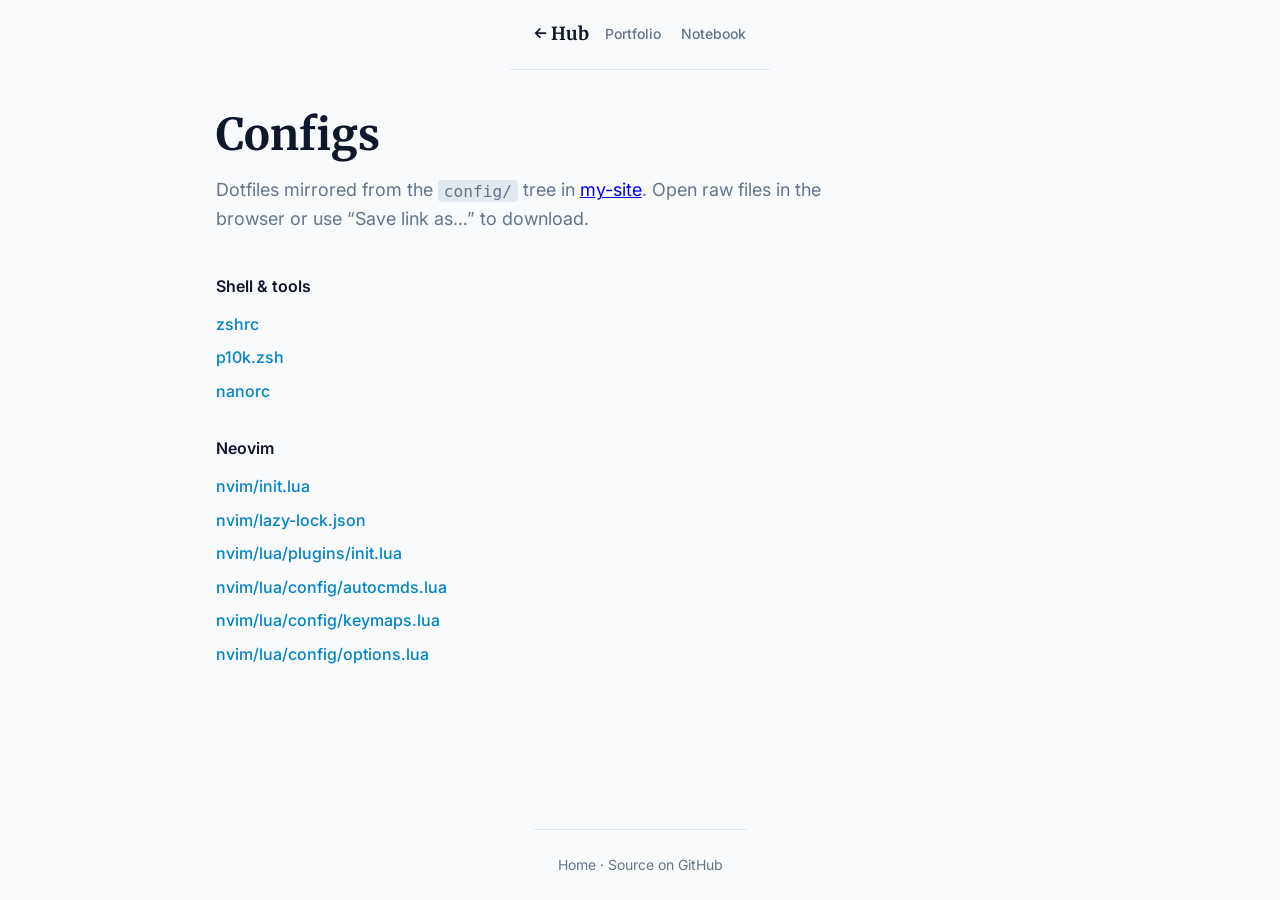
==== hub/configs/index.html @ 8060dc59 "Hub site, Pages workflow, config publish path; bump portfolio and notebook Made-with: Cursor" ====
<!DOCTYPE html>
<html lang="en">
<head>
  <meta charset="UTF-8">
  <meta name="viewport" content="width=device-width, initial-scale=1">
  <title>Configs · dkritarth.com</title>
  <link rel="preconnect" href="https://fonts.googleapis.com">
  <link rel="preconnect" href="https://fonts.gstatic.com" crossorigin>
  <link href="https://fonts.googleapis.com/css2?family=Inter:wght@400;500;600&family=Merriweather:wght@700&display=swap" rel="stylesheet">
  <link rel="stylesheet" href="../hub.css">
</head>
<body>
  <header class="site-header">
    <a href="../" class="logo" style="text-decoration:none;color:inherit">← Hub</a>
    <nav class="nav">
      <a href="https://portfolio.dkritarth.com">Portfolio</a>
      <a href="https://notebook.dkritarth.com">Notebook</a>
    </nav>
  </header>

  <main class="main">
    <h1>Configs</h1>
    <p class="lede">
      Dotfiles mirrored from the <code>config/</code> tree in
      <a href="https://github.com/Kritarth-Dandapat/my-site">my-site</a>. Open raw files in the browser or use “Save link as…” to download.
    </p>

    <section class="file-section">
      <h2>Shell &amp; tools</h2>
      <ul class="file-list">
        <li><a href="zshrc" download>zshrc</a></li>
        <li><a href="p10k.zsh" download>p10k.zsh</a></li>
        <li><a href="nanorc" download>nanorc</a></li>
      </ul>
    </section>

    <section class="file-section">
      <h2>Neovim</h2>
      <ul class="file-list">
        <li><a href="nvim/init.lua" download>nvim/init.lua</a></li>
        <li><a href="nvim/lazy-lock.json" download>nvim/lazy-lock.json</a></li>
        <li><a href="nvim/lua/plugins/init.lua" download>nvim/lua/plugins/init.lua</a></li>
        <li><a href="nvim/lua/config/autocmds.lua" download>nvim/lua/config/autocmds.lua</a></li>
        <li><a href="nvim/lua/config/keymaps.lua" download>nvim/lua/config/keymaps.lua</a></li>
        <li><a href="nvim/lua/config/options.lua" download>nvim/lua/config/options.lua</a></li>
      </ul>
    </section>
  </main>

  <footer class="footer">
    <a href="../">Home</a>
    ·
    <a href="https://github.com/Kritarth-Dandapat/my-site/tree/master/config">Source on GitHub</a>
  </footer>

  <style>
    code { font-size: 0.9em; background: #e2e8f0; padding: 0.1em 0.35em; border-radius: 4px; }
    .file-section { margin-bottom: 2rem; }
    .file-section h2 { font-size: 1rem; font-weight: 600; margin: 0 0 0.75rem; color: #0f172a; }
    .file-list { list-style: none; padding: 0; margin: 0; }
    .file-list li { margin-bottom: 0.5rem; }
    .file-list a { color: #0284c7; font-weight: 500; text-decoration: none; }
    .file-list a:hover { text-decoration: underline; }
  </style>
</body>
</html>
---- hub/hub.css ----
/* Align with portfolio: Inter + Merriweather, sky / slate */
:root {
  --bg: #f8fafc;
  --text: #0f172a;
  --muted: #64748b;
  --accent: #0284c7;
  --accent-hover: #0369a1;
  --card: #ffffff;
  --border: #e2e8f0;
}

*,
*::before,
*::after {
  box-sizing: border-box;
}

body {
  margin: 0;
  min-height: 100vh;
  font-family: Inter, system-ui, sans-serif;
  background: var(--bg);
  color: var(--text);
  line-height: 1.6;
  display: flex;
  flex-direction: column;
}

.site-header {
  max-width: 56rem;
  margin: 0 auto;
  padding: 1.25rem 1.5rem;
  display: flex;
  flex-wrap: wrap;
  align-items: center;
  justify-content: space-between;
  gap: 1rem;
  border-bottom: 1px solid var(--border);
}

.logo {
  font-family: Merriweather, Georgia, serif;
  font-weight: 700;
  font-size: 1.125rem;
}

.nav {
  display: flex;
  flex-wrap: wrap;
  gap: 1.25rem;
}

.nav a {
  color: var(--muted);
  text-decoration: none;
  font-size: 0.875rem;
  font-weight: 500;
}

.nav a:hover {
  color: var(--accent);
}

.main {
  flex: 1;
  max-width: 56rem;
  margin: 0 auto;
  padding: 2.5rem 1.5rem 3rem;
  width: 100%;
}

.eyebrow {
  font-size: 0.75rem;
  font-weight: 600;
  letter-spacing: 0.12em;
  text-transform: uppercase;
  color: var(--accent);
  margin: 0 0 0.5rem;
}

h1 {
  font-family: Merriweather, Georgia, serif;
  font-size: clamp(2rem, 5vw, 2.75rem);
  font-weight: 700;
  margin: 0 0 1rem;
  line-height: 1.15;
}

.lede {
  font-size: 1.125rem;
  color: var(--muted);
  max-width: 40rem;
  margin: 0 0 2.5rem;
}

.cards {
  display: grid;
  gap: 1rem;
}

@media (min-width: 640px) {
  .cards {
    grid-template-columns: repeat(2, 1fr);
  }
}

@media (min-width: 900px) {
  .cards {
    grid-template-columns: repeat(3, 1fr);
  }
}

.card {
  display: block;
  padding: 1.5rem;
  background: var(--card);
  border: 1px solid var(--border);
  border-radius: 0.75rem;
  text-decoration: none;
  color: inherit;
  transition: border-color 0.15s ease, box-shadow 0.15s ease;
}

.card:hover {
  border-color: #bae6fd;
  box-shadow: 0 10px 40px -20px rgba(14, 165, 233, 0.35);
}

.card h2 {
  font-family: Merriweather, Georgia, serif;
  font-size: 1.125rem;
  margin: 0 0 0.5rem;
  color: var(--text);
}

.card p {
  margin: 0 0 1rem;
  font-size: 0.9rem;
  color: var(--muted);
}

.card-meta {
  font-size: 0.75rem;
  font-weight: 500;
  color: var(--accent);
}

.footer {
  max-width: 56rem;
  margin: 0 auto;
  padding: 1.5rem;
  font-size: 0.875rem;
  color: var(--muted);
  border-top: 1px solid var(--border);
}

.footer a {
  color: var(--muted);
  text-decoration: none;
}

.footer a:hover {
  color: var(--accent);
}
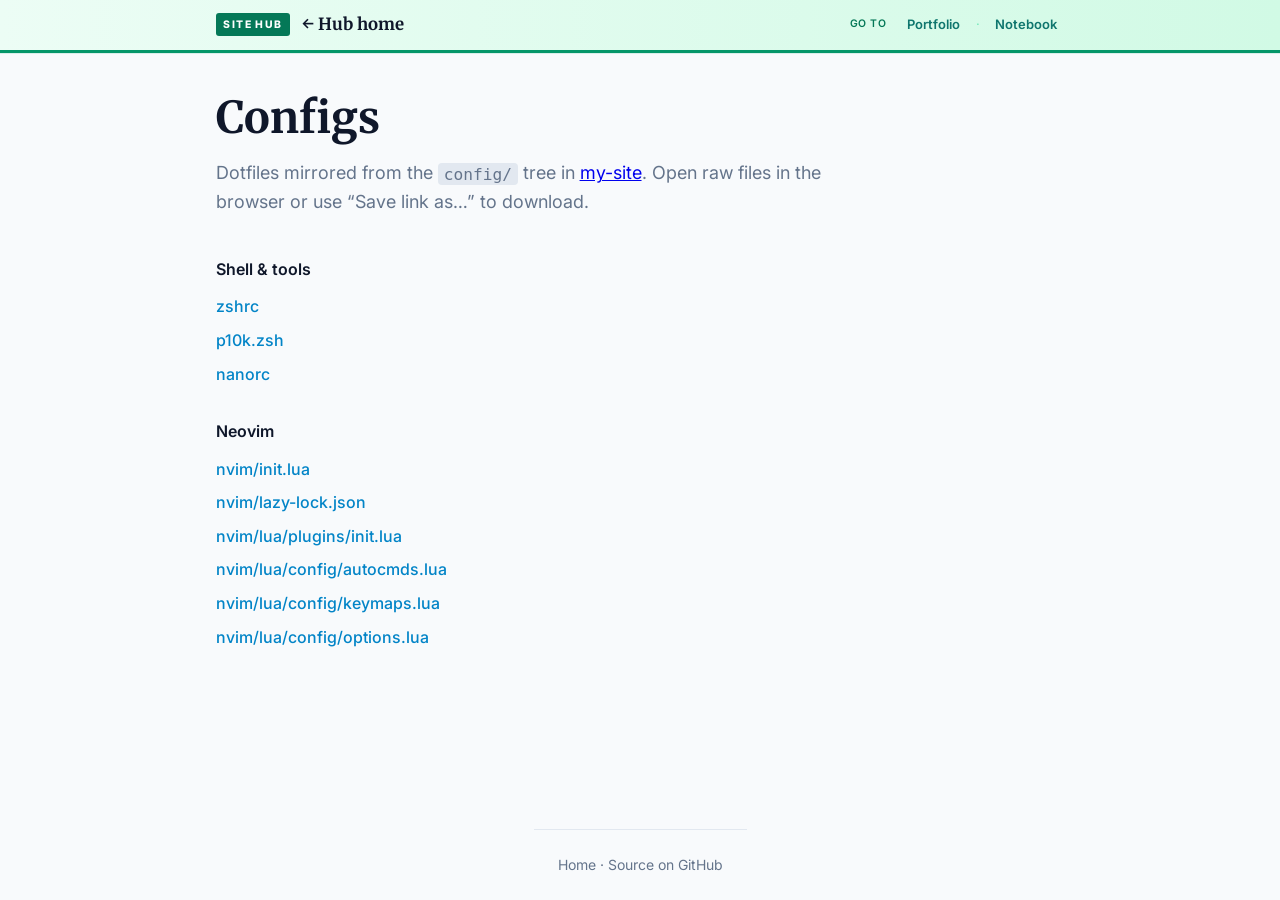
==== commit ab1936d8: "Distinct nav chrome: hub green strip, bump portfolio & notebook Made-with: Cursor" ====
--- a/hub/configs/index.html
+++ b/hub/configs/index.html
@@ -10,12 +10,19 @@
   <link rel="stylesheet" href="../hub.css">
 </head>
 <body>
-  <header class="site-header">
-    <a href="../" class="logo" style="text-decoration:none;color:inherit">← Hub</a>
-    <nav class="nav">
-      <a href="https://portfolio.dkritarth.com">Portfolio</a>
-      <a href="https://notebook.dkritarth.com">Notebook</a>
-    </nav>
+  <header class="hub-chrome">
+    <div class="hub-chrome-inner">
+      <div>
+        <span class="hub-site-pill">Site hub</span>
+        <a href="../" class="hub-brand-name" style="text-decoration:none;color:inherit">← Hub home</a>
+      </div>
+      <nav class="hub-chrome-nav" aria-label="Open another site">
+        <span class="hub-chrome-caption">Go to</span>
+        <a href="https://portfolio.dkritarth.com">Portfolio</a>
+        <span class="hub-chrome-dot" aria-hidden>·</span>
+        <a href="https://notebook.dkritarth.com">Notebook</a>
+      </nav>
+    </div>
   </header>
 
   <main class="main">
@@ -62,5 +69,6 @@
     .file-list a { color: #0284c7; font-weight: 500; text-decoration: none; }
     .file-list a:hover { text-decoration: underline; }
   </style>
+  <script src="../local-dev-links.js" defer></script>
 </body>
 </html>
--- a/hub/hub.css
+++ b/hub/hub.css
@@ -26,39 +26,82 @@
   flex-direction: column;
 }
 
-.site-header {
+/* Full-width site chrome — distinct from portfolio (sky) and notebook (violet) */
+.hub-chrome {
+  width: 100%;
+  background: linear-gradient(90deg, #ecfdf5 0%, #d1fae5 100%);
+  border-bottom: 3px solid #059669;
+  box-shadow: 0 1px 0 rgba(5, 150, 105, 0.12);
+}
+
+.hub-chrome-inner {
   max-width: 56rem;
   margin: 0 auto;
-  padding: 1.25rem 1.5rem;
+  padding: 0.7rem 1.5rem;
   display: flex;
   flex-wrap: wrap;
   align-items: center;
   justify-content: space-between;
-  gap: 1rem;
-  border-bottom: 1px solid var(--border);
-}
-
-.logo {
+  gap: 0.75rem 1.25rem;
+}
+
+.hub-site-pill {
+  display: inline-block;
+  font-family: Inter, system-ui, sans-serif;
+  font-size: 0.65rem;
+  font-weight: 800;
+  letter-spacing: 0.14em;
+  text-transform: uppercase;
+  color: #fff;
+  background: #047857;
+  padding: 0.2rem 0.45rem;
+  border-radius: 3px;
+  margin-right: 0.5rem;
+  vertical-align: middle;
+}
+
+.hub-brand-name {
   font-family: Merriweather, Georgia, serif;
   font-weight: 700;
-  font-size: 1.125rem;
-}
-
-.nav {
+  font-size: 1.05rem;
+  color: var(--text);
+  vertical-align: middle;
+}
+
+.hub-chrome-nav {
   display: flex;
   flex-wrap: wrap;
-  gap: 1.25rem;
-}
-
-.nav a {
-  color: var(--muted);
+  align-items: center;
+  gap: 0.35rem 0.5rem;
+  font-family: Inter, system-ui, sans-serif;
+  font-size: 0.8125rem;
+}
+
+.hub-chrome-caption {
+  color: #047857;
+  font-weight: 600;
+  text-transform: uppercase;
+  letter-spacing: 0.06em;
+  font-size: 0.65rem;
+  margin-right: 0.35rem;
+}
+
+.hub-chrome-nav a {
+  color: #0f766e;
   text-decoration: none;
-  font-size: 0.875rem;
-  font-weight: 500;
-}
-
-.nav a:hover {
-  color: var(--accent);
+  font-weight: 600;
+  padding: 0.2rem 0.45rem;
+  border-radius: 4px;
+}
+
+.hub-chrome-nav a:hover {
+  background: rgba(5, 150, 105, 0.12);
+  color: #065f46;
+}
+
+.hub-chrome-dot {
+  color: #6ee7b7;
+  user-select: none;
 }
 
 .main {
